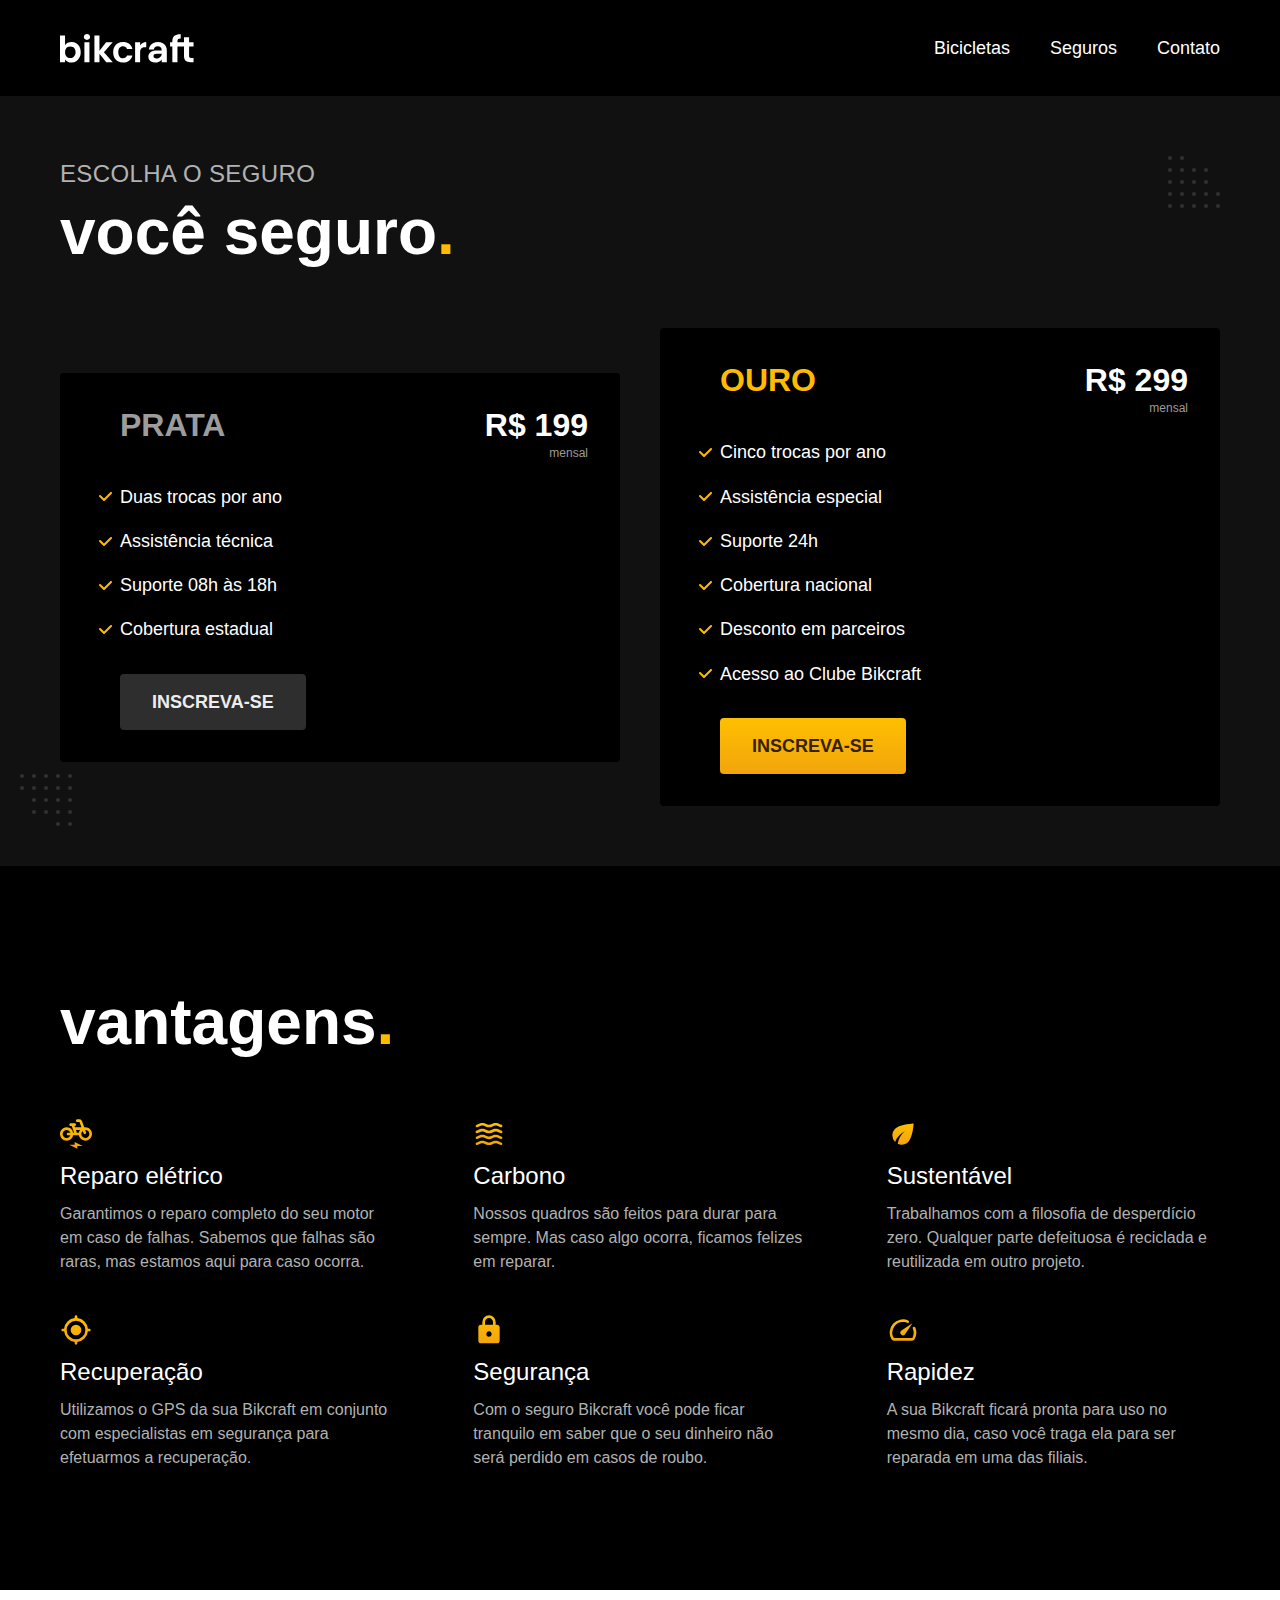
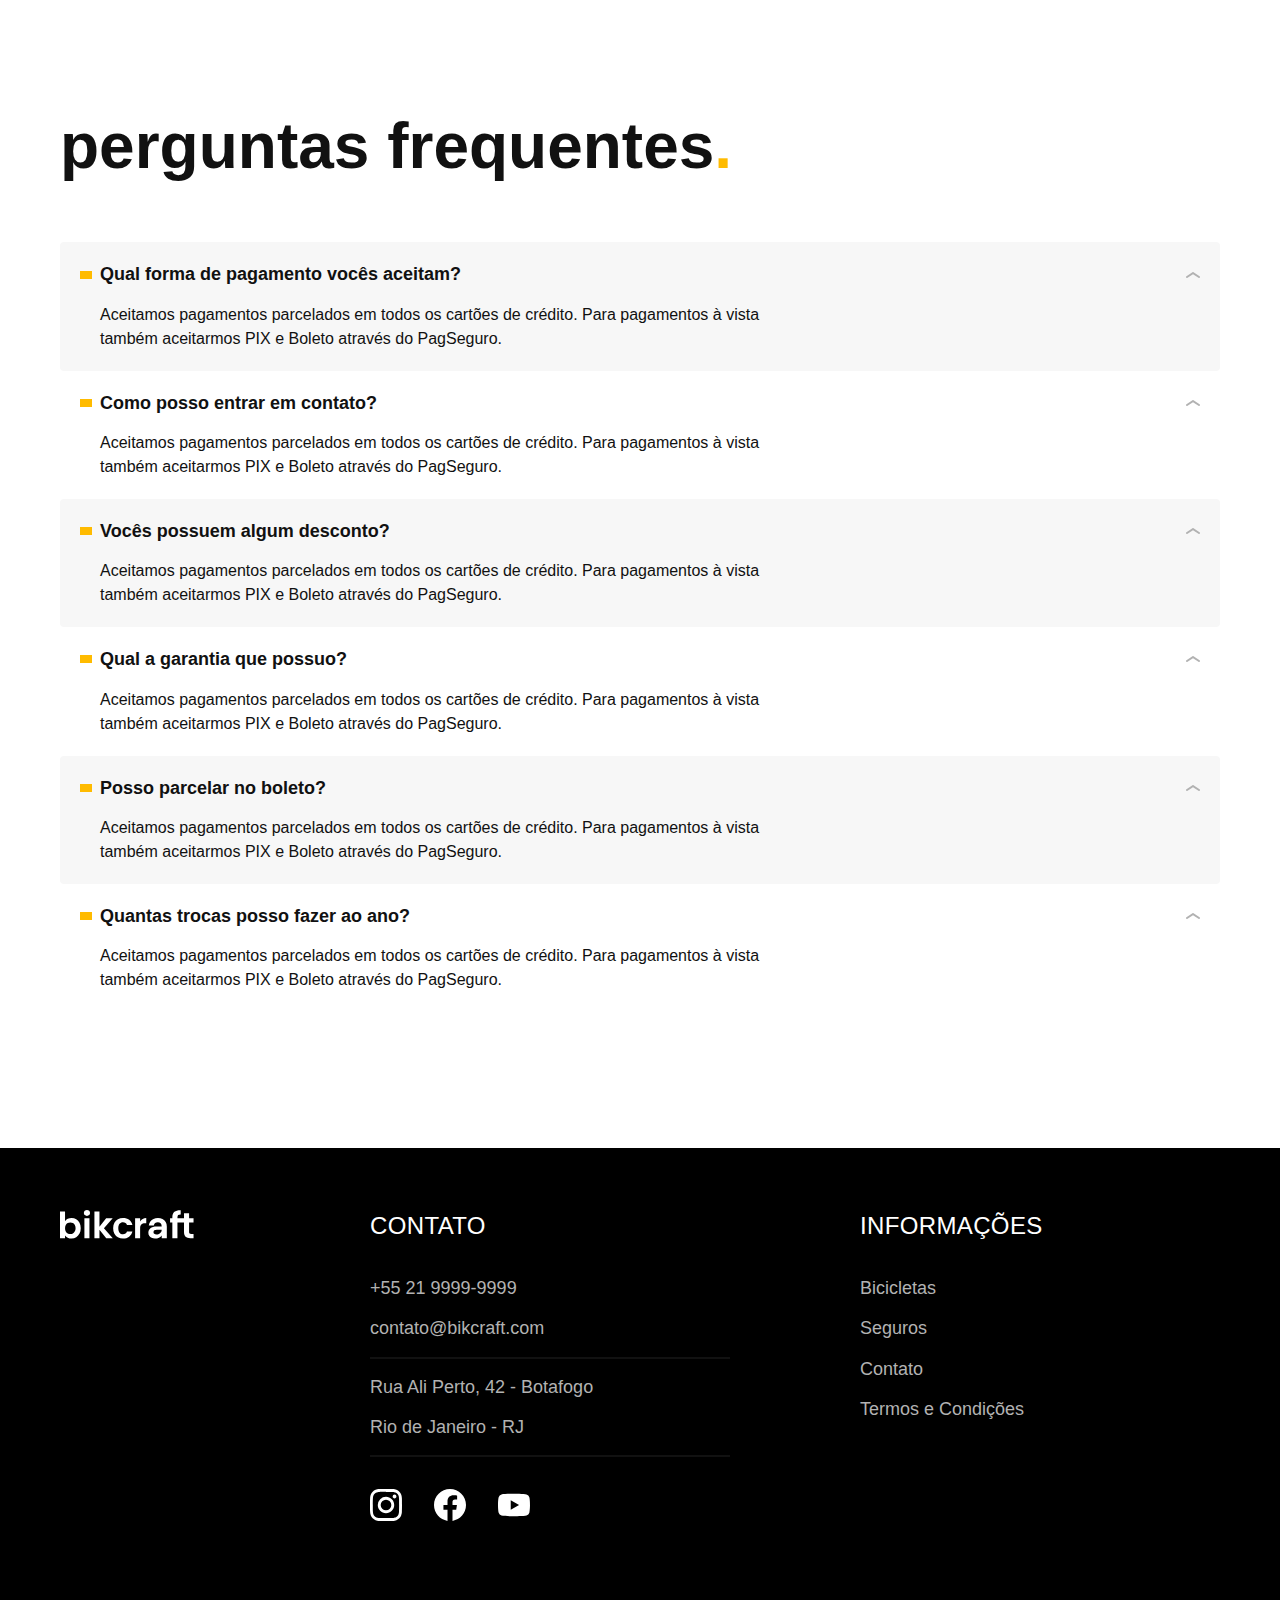
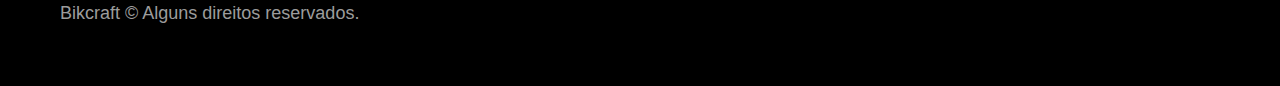
==== seguros.html @ 7809ef12 "commit seguros, bicicletas, perguntas." ====
<!DOCTYPE html>
<html lang="pt-br">

<head>
  <meta charset="UTF-8">
  <meta name="viewport" content="width=device-width, initial-scale=1.0">
  <title>Seguros | Bikcraft</title>
  <meta name="description" content="Termos e Condições">

  <link rel="stylesheet" href="./css/style.css">
</head>

<body id="seguros">
  <header class="header-bg">
    <div class="header container">
      <a href="./">
        <img src="./img/bikcraft.svg" alt="Bikcraft" width="136" height="32">
      </a>
      <nav aria-label="primaria">
        <ul class="header-menu font-1-m cor-0">
          <li><a href="./bicicletas.html">Bicicletas</a></li>
          <li><a href="./seguros.html">Seguros</a></li>
          <li><a href="./contato.html">Contato</a></li>
        </ul>
      </nav>
    </div>
  </header>

  <main class="seguros-bg">
    <div class="titulo">
      <div class="container">
        <p class="font-2-l-b cor-5">Escolha o seguro</p>
        <h1 class="font-1-xxl cor-0">você seguro<span class="cor-p1">.</span></h1>
      </div>
    </div>
    <div class="seguros container">
      <div class="seguros-item">
        <h3 class="font-1-xl cor-6">PRATA</h3>
        <span class="font-1-xl cor-0">R$ 199 <span class="font-1-xs cor-6">mensal</span></span>
        <ul class="font-2-m cor-0">
          <li>Duas trocas por ano</li>
          <li>Assistência técnica</li>
          <li>Suporte 08h às 18h</li>
          <li>Cobertura estadual</li>
        </ul>
        <a class="botao secundario" href="./orcamento.html">Inscreva-se</a>
      </div>

      <div class="seguros-item">
        <h3 class="font-1-xl cor-p1">OURO</h3>
        <span class="font-1-xl cor-0">R$ 299 <span class="font-1-xs cor-6">mensal</span></span>
        <ul class="font-2-m cor-0">
          <li>Cinco trocas por ano</li>
          <li>Assistência especial</li>
          <li>Suporte 24h</li>
          <li>Cobertura nacional</li>
          <li>Desconto em parceiros</li>
          <li>Acesso ao Clube Bikcraft</li>
        </ul>
        <a class="botao" href="./orcamento.html">Inscreva-se</a>
      </div>
    </div>
  </main>

  <article class="vantagens-bg">
    <div class="vantagens container">
      <h2 class="font-1-xxl cor-0">vantagens<span class="cor-p1">.</span></h2>
      <ul>
        <li><img src="./img/icones/eletrica.svg" alt="">
          <h3 class="font-1-l cor-0">Reparo elétrico</h3>
          <p class="font-2-s cor-5">Garantimos o reparo completo do seu motor em caso de falhas. Sabemos que falhas são raras, mas estamos aqui para caso ocorra.</p>

        <li><img src="./img/icones/carbono.svg" alt="">
          <h3 class="font-1-l cor-0">Carbono</h3>
          <p class="font-2-s cor-5">Nossos quadros são feitos para durar para sempre. Mas caso algo ocorra, ficamos felizes em reparar.</p>
        </li>
        <li><img src="./img/icones/sustentavel.svg" alt="">
          <h3 class="font-1-l cor-0">Sustentável</h3>
          <p class="font-2-s cor-5">Trabalhamos com a filosofia de desperdício zero. Qualquer parte defeituosa é reciclada e reutilizada em outro projeto.</p>
        </li>
        <li><img src="./img/icones/rastreador.svg" alt="">
          <h3 class="font-1-l cor-0">Recuperação</h3>
          <p class="font-2-s cor-5">Utilizamos o GPS da sua Bikcraft em conjunto com especialistas em segurança para efetuarmos a recuperação.</p>
        </li>
        <li><img src="./img/icones/seguro.svg" alt="">
          <h3 class="font-1-l cor-0">Segurança</h3>
          <p class="font-2-s cor-5">Com o seguro Bikcraft você pode ficar tranquilo em saber que o seu dinheiro não será perdido em casos de roubo.</p>
        </li>
        <li><img src="./img/icones/velocidade.svg" alt="">
          <h3 class="font-1-l cor-0">Rapidez</h3>
          <p class="font-2-s cor-5">A sua Bikcraft ficará pronta para uso no mesmo dia, caso você traga ela para ser reparada em uma das filiais.</p>
        </li>
      </ul>
    </div>
  </article>

  <article class="perguntas container">
    <h2 class="font-1-xxl">perguntas frequentes<span class="cor-p1">.</span></h2>

    <dl>
      <div>
        <dt class="font-1-m-b">Qual forma de pagamento vocês aceitam?</dt>
        <dd class="font-2-s cor 9">Aceitamos pagamentos parcelados em todos os cartões de crédito. Para pagamentos à vista também aceitarmos PIX e Boleto através do PagSeguro.</dd>
      </div>
      <div>
        <dt class="font-1-m-b">Como posso entrar em contato?</dt>
        <dd class="font-2-s cor 9">Aceitamos pagamentos parcelados em todos os cartões de crédito. Para pagamentos à vista também aceitarmos PIX e Boleto através do PagSeguro.</dd>
      </div>
      <div>
        <dt class="font-1-m-b">Vocês possuem algum desconto?</dt>
        <dd class="font-2-s cor 9">Aceitamos pagamentos parcelados em todos os cartões de crédito. Para pagamentos à vista também aceitarmos PIX e Boleto através do PagSeguro.</dd>
      </div>
      <div>
        <dt class="font-1-m-b">Qual a garantia que possuo?</dt>
        <dd class="font-2-s cor 9">Aceitamos pagamentos parcelados em todos os cartões de crédito. Para pagamentos à vista também aceitarmos PIX e Boleto através do PagSeguro.</dd>
      </div>
      <div>
        <dt class="font-1-m-b">Posso parcelar no boleto?</dt>
        <dd class="font-2-s cor 9">Aceitamos pagamentos parcelados em todos os cartões de crédito. Para pagamentos à vista também aceitarmos PIX e Boleto através do PagSeguro.</dd>
      </div>
      <div>
        <dt class="font-1-m-b">Quantas trocas posso fazer ao ano?</dt>
        <dd class="font-2-s cor 9">Aceitamos pagamentos parcelados em todos os cartões de crédito. Para pagamentos à vista também aceitarmos PIX e Boleto através do PagSeguro.</dd>
      </div>
    </dl>
  </article>

  <footer class="footer-bg">
    <div class="footer container">
      <img src="./img/bikcraft.svg" alt="Bikcraft">
      <div class="footer-contato">
        <h3 class="font-2-l-b cor-0">Contato</h3>
        <ul class="font-2-m cor-5">
          <li>+55 21 9999-9999</li>
          <li>contato@bikcraft.com</li>
          <li>Rua Ali Perto, 42 - Botafogo</li>
          <li>Rio de Janeiro - RJ</li>
        </ul>
        <div class="footer-redes">
          <a href="./"><img src="./img/redes/instagram.svg" alt="Instagram"></a>
          <a href="./"><img src="./img/redes/facebook.svg" alt="Facebook"></a>
          <a href="./"><img src="./img/redes/youtube.svg" alt="Youtube"></a>
        </div>
      </div>
      <div class="footer-informacoes">
        <h3 class="font-2-l-b cor-0">Informações</h3>
        <nav>
          <ul class="font-1-m cor-5">
            <li><a href="./bicicletas.html">Bicicletas</a></li>
            <li><a href="./seguros.html">Seguros</a></li>
            <li><a href="./contato.html">Contato</a></li>
            <li><a href="./termos.html">Termos e Condições</a></li>
          </ul>
        </nav>
      </div>
      <p class="font-2-m cor-6 footer-copy">Bikcraft © Alguns direitos reservados.</p>
    </div>
  </footer>

  <script src="./js/script.js"></script>
</body>

</html>
---- css/style.css ----
@import "./global/global.css";

/* Utilidades */
@import "./utilidades/tipografia.css";
@import "./utilidades/cores.css";
@import "./utilidades/componentes.css";
@import "./utilidades/formulario.css";
/* @import "./utilidades/simple-anime.css"; */

/* Header e Footer */
@import "./global/header.css";
@import "./global/footer.css";

/* Home */
@import "./home/introducao.css";
@import "./home/tecnologia.css";
@import "./home/parceiros.css";
@import "./home/depoimento.css";

/* Seguros */
@import "./seguros/seguros.css";
@import "./seguros/vantagens.css";
@import "./seguros/perguntas.css";

/* Biciletas */
@import "./bicicletas/bicicletas.css";
@import "./bicicletas/bicicletas-lista.css";

/* Bicileta */
@import "./bicicleta/bicicleta.css";
@import "./bicicleta/seguro.css";

/* Contato */
@import "./contato/contato.css";
@import "./contato/lojas.css";

/* Orçamento */
@import "./orcamento/orcamento.css";

/* Termos */
@import "./termos/termos.css";
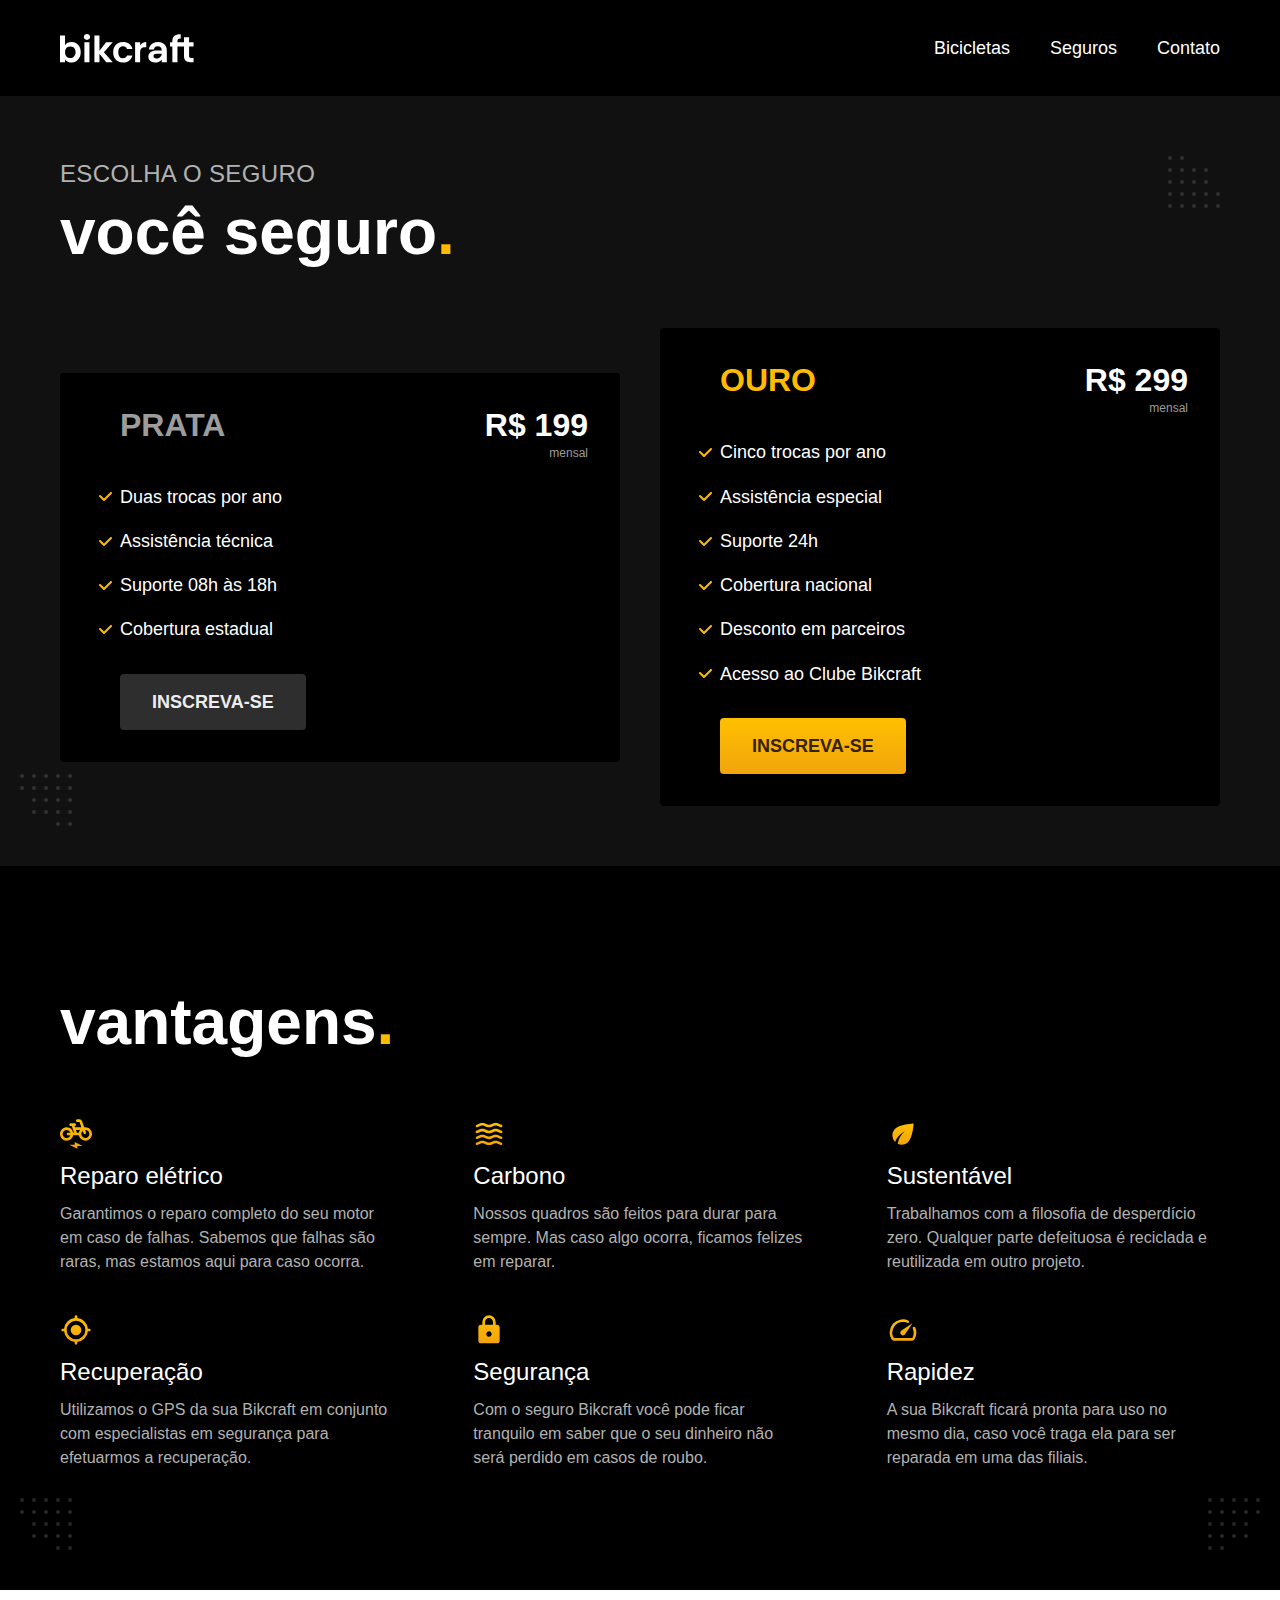
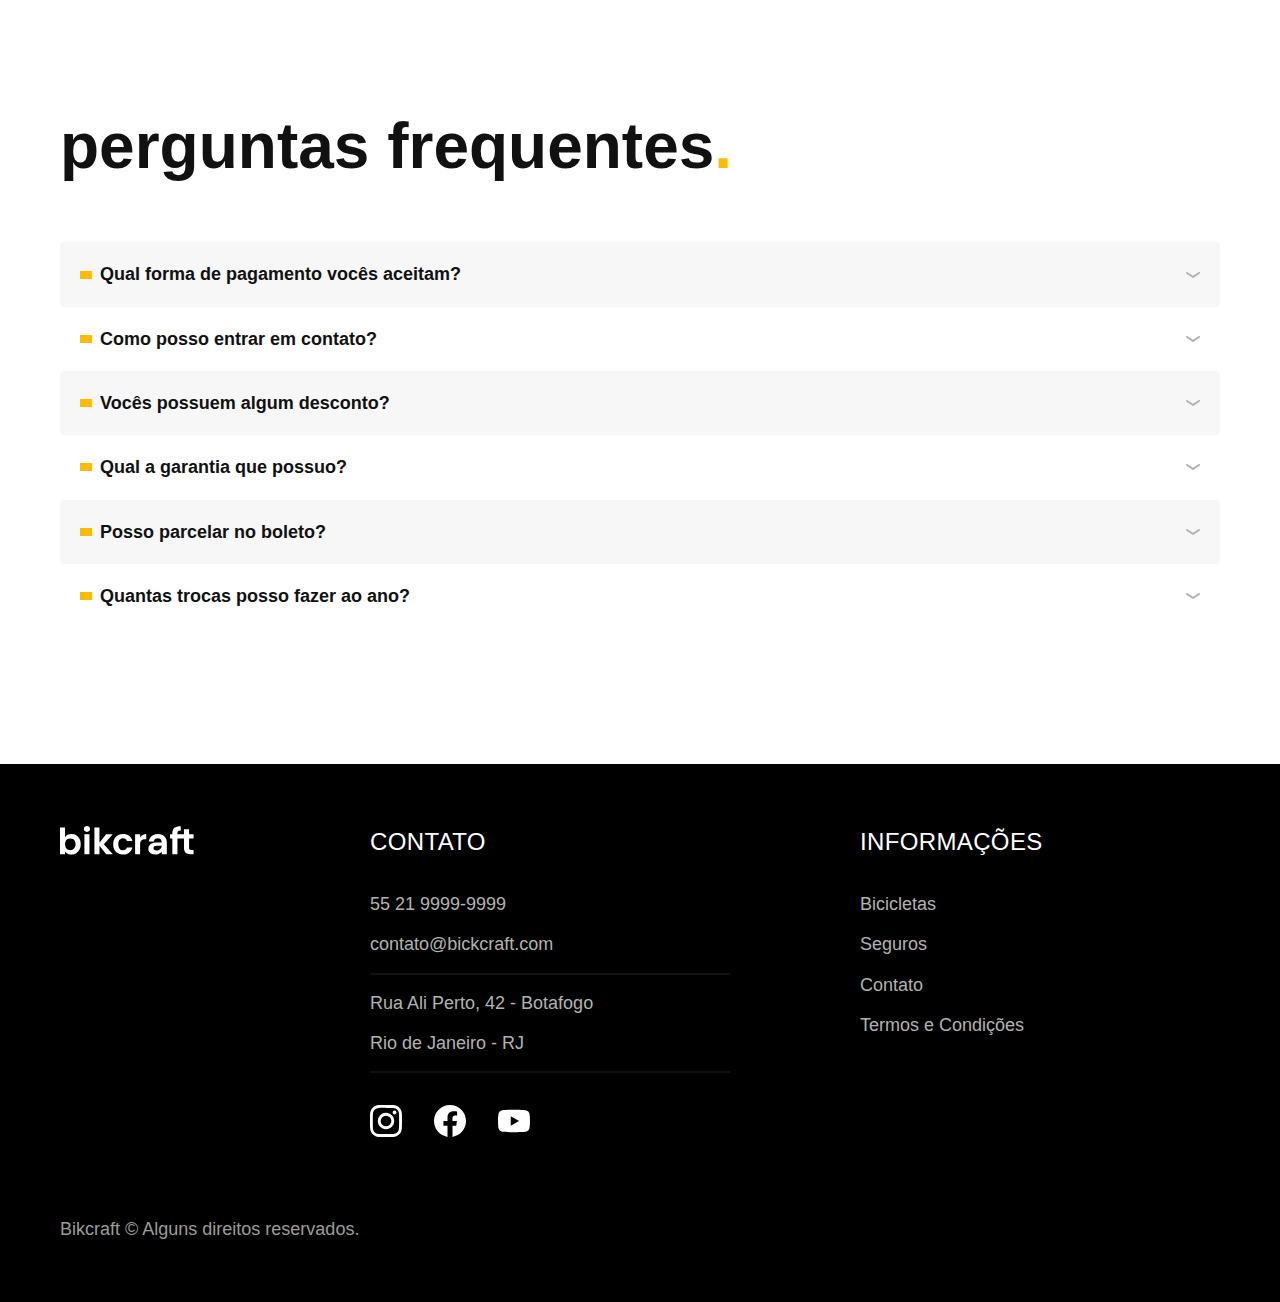
==== commit 79642350: "commit interna, seguro, contato, formulario, lojas" ====
--- a/seguros.html
+++ b/seguros.html
@@ -131,8 +131,8 @@
       <div class="footer-contato">
         <h3 class="font-2-l-b cor-0">Contato</h3>
         <ul class="font-2-m cor-5">
-          <li>+55 21 9999-9999</li>
-          <li>contato@bikcraft.com</li>
+          <li><a href="tel:+552199999999">55 21 9999-9999</a></li>
+          <li><a href="mailto:contato@bickcraft.com">contato@bickcraft.com</a></li>
           <li>Rua Ali Perto, 42 - Botafogo</li>
           <li>Rio de Janeiro - RJ</li>
         </ul>
--- a/css/style.css
+++ b/css/style.css
@@ -22,7 +22,7 @@
 @import "./seguros/vantagens.css";
 @import "./seguros/perguntas.css";
 
-/* Biciletas */
+/* Bicicletas */
 @import "./bicicletas/bicicletas.css";
 @import "./bicicletas/bicicletas-lista.css";
 
